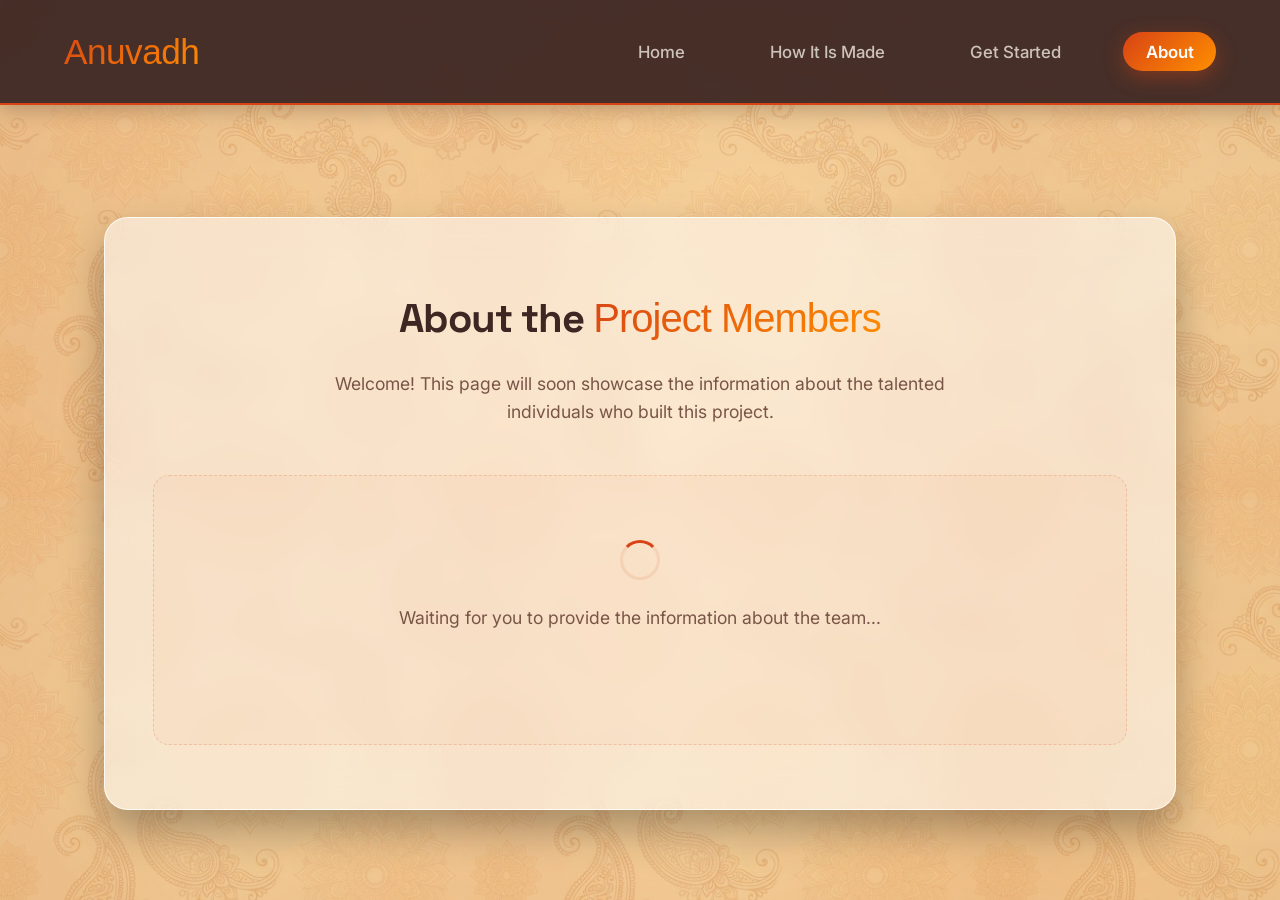
==== anuvadh/about.html @ 2e559d0c "first commit" ====
<!DOCTYPE html>
<html lang="en">
<head>
    <meta charset="UTF-8">
    <meta name="viewport" content="width=device-width, initial-scale=1.0">
    <meta name="description" content="About Project Members - Anuvadh">
    <title>About - Anuvadh</title>
    <!-- Google Fonts -->
    <link rel="preconnect" href="https://fonts.googleapis.com">
    <link rel="preconnect" href="https://fonts.gstatic.com" crossorigin>
    <link href="https://fonts.googleapis.com/css2?family=Space+Grotesk:wght@400;600;700&family=Inter:wght@300;400;500;600&display=swap" rel="stylesheet">
    <link rel="stylesheet" href="css/style.css">
</head>
<body>
    <!-- Ambient Background Blobs -->
    <div class="blob blob-1"></div>
    <div class="blob blob-2"></div>

    <!-- Navigation -->
    <nav class="navbar glass">
        <div class="logo">
            <span class="gradient-text">Anuvadh</span>
        </div>
        <ul class="nav-links">
            <li><a href="index.html">Home</a></li>
            <li><a href="how-it-is-made.html">How It Is Made</a></li>
            <li><a href="get-started.html">Get Started</a></li>
            <li><a href="about.html" class="active">About</a></li>
        </ul>
    </nav>

    <!-- Page Content -->
    <main class="container page-content">
        <div class="glass card content-card fade-in" style="margin-top: 3rem;">
            <h2>About the <span class="gradient-text">Project Members</span></h2>
            <p>Welcome! This page will soon showcase the information about the talented individuals who built this project.</p>
            <div class="placeholder-box">
                <div class="loader"></div>
                <p>Waiting for you to provide the information about the team...</p>
            </div>
        </div>
    </main>

    <script src="js/main.js"></script>
</body>
</html>
---- anuvadh/css/style.css ----
@import url('https://fonts.cdnfonts.com/css/samarkan');

/* Core Design Variables */
:root {
    --bg-color: #FAF4EB; /* Sandalwood Beige */
    --text-primary: #3E2723; /* Earthy Dark Brown (Kohl) */
    --text-secondary: #795548; /* Warm Brown */
    --primary: #D84315; /* Terracotta / Rust */
    --primary-hover: #BF360C;
    --secondary: #FF8F00; /* Saffron / Marigold */
    --glass-bg: rgba(255, 255, 255, 0.55);
    --glass-border: rgba(255, 255, 255, 0.8);
    --font-heading: 'Space Grotesk', sans-serif;
    --font-body: 'Inter', sans-serif;
}

* {
    margin: 0;
    padding: 0;
    box-sizing: border-box;
}

body {
    background-color: var(--bg-color);
    /* AI Generated beautiful traditional saffron seamless background */
    background-image: url('../assets/bg.png');
    background-size: 500px auto;
    background-repeat: repeat;
    background-attachment: fixed;
    color: var(--text-primary);
    font-family: var(--font-body);
    min-height: 100vh;
    overflow-x: hidden;
    position: relative;
    line-height: 1.6;
}

body::before {
    content: '';
    position: fixed;
    top: 0; left: 0; right: 0; bottom: 0;
    background: radial-gradient(circle at center, transparent 0%, rgba(139, 69, 19, 0.1) 100%);
    pointer-events: none;
    z-index: -1;
}

/* Background Blobs for Visual Aesthetics */
.blob {
    position: fixed;
    border-radius: 50%;
    filter: blur(90px);
    z-index: -2;
    opacity: 0.5;
    animation: float 15s ease-in-out infinite alternate;
    pointer-events: none;
}

.blob-1 {
    top: -10%;
    left: -10%;
    width: 600px;
    height: 600px;
    background: radial-gradient(circle, rgba(216,67,21,0.12) 0%, transparent 70%);
}

.blob-2 {
    bottom: -20%;
    right: -10%;
    width: 700px;
    height: 700px;
    background: radial-gradient(circle, rgba(255,143,0,0.15) 0%, transparent 70%);
    animation-delay: -5s;
    animation-direction: alternate-reverse;
}

.blob-3 {
    top: 30%;
    left: 40%;
    width: 400px;
    height: 400px;
    background: radial-gradient(circle, rgba(139,69,19,0.08) 0%, transparent 70%);
    animation-duration: 20s;
}

@keyframes float {
    0% { transform: translate(0, 0) scale(1); }
    33% { transform: translate(50px, -30px) scale(1.05); }
    66% { transform: translate(-30px, 50px) scale(0.95); }
    100% { transform: translate(20px, 30px) scale(1.1); }
}

/* Glassmorphism Utilities */
.glass {
    background: var(--glass-bg);
    backdrop-filter: blur(16px);
    -webkit-backdrop-filter: blur(16px);
    border: 1px solid var(--glass-border);
    box-shadow: 0 8px 32px 0 rgba(139, 69, 19, 0.08); /* warm earthy shadow */
}

/* Navbar */
.navbar {
    display: flex;
    justify-content: space-between;
    align-items: center;
    padding: 1.25rem 5%;
    position: sticky;
    top: 0;
    z-index: 100;
}

.navbar.glass {
    background: rgba(62, 39, 35, 0.95); /* Deep Earthy Brown */
    backdrop-filter: blur(12px);
    border: none;
    border-bottom: 2px solid var(--primary);
    box-shadow: 0 4px 20px rgba(62, 39, 35, 0.3);
}

.logo {
    font-family: var(--font-heading);
    font-size: 2.2rem;
    font-weight: 700;
    letter-spacing: -0.5px;
}

.gradient-text {
    background: linear-gradient(135deg, var(--primary), var(--secondary));
    -webkit-background-clip: text;
    background-clip: text;
    color: transparent;
    display: inline-block;
    font-family: 'Samarkan', sans-serif;
    font-weight: normal;
    padding-top: 0.1em;
    padding-bottom: 0.1em;
}

.nav-links {
    list-style: none;
    display: flex;
    gap: 2.5rem;
}

.nav-links a {
    color: rgba(250, 244, 235, 0.75);
    text-decoration: none;
    font-weight: 500;
    transition: all 0.3s cubic-bezier(0.4, 0, 0.2, 1);
    font-size: 1.05rem;
    padding: 0.6rem 1.4rem;
    border-radius: 30px;
    position: relative;
    z-index: 1;
}

.nav-links a::before {
    content: '';
    position: absolute;
    top: 0; left: 0; right: 0; bottom: 0;
    border-radius: 30px;
    background: linear-gradient(135deg, var(--primary), var(--secondary));
    z-index: -1;
    opacity: 0;
    transform: scale(0.85);
    transition: all 0.3s cubic-bezier(0.4, 0, 0.2, 1);
}

.nav-links a:hover {
    color: #ffffff;
}

.nav-links a:hover::before, .nav-links a.active::before {
    opacity: 1;
    transform: scale(1);
    box-shadow: 0 6px 20px rgba(216, 67, 21, 0.4);
}

.nav-links a.active {
    color: #ffffff;
    font-weight: 600;
}

/* Typography Base */
h1, h2, h3 {
    font-family: var(--font-heading);
}

/* Hero Section */
.hero-section {
    min-height: calc(100vh - 80px);
    display: flex;
    align-items: center;
    justify-content: center;
    padding: 2rem 5%;
    text-align: center;
}

.hero-content {
    max-width: 900px;
    display: flex;
    flex-direction: column;
    align-items: center;
    gap: 1.5rem;
}

.badge {
    padding: 0.6rem 1.2rem;
    border-radius: 30px;
    font-size: 0.85rem;
    font-weight: 600;
    letter-spacing: 0.5px;
    color: var(--primary);
    margin-bottom: 1rem;
    box-shadow: 0 4px 15px rgba(139,69,19,0.05);
}

.hero-section h1 {
    font-size: clamp(3.5rem, 8vw, 6rem);
    line-height: 1.1;
    font-weight: 700;
    letter-spacing: -2px;
}

.hero-section p {
    font-size: 1.25rem;
    color: var(--text-secondary);
    max-width: 650px;
    margin-top: 0.5rem;
    font-weight: 300;
}

/* Button Styles */
.btn {
    display: inline-flex;
    align-items: center;
    gap: 0.75rem;
    padding: 0.85rem 2rem;
    border-radius: 40px;
    font-weight: 600;
    font-size: 1.05rem;
    text-decoration: none;
    transition: all 0.3s cubic-bezier(0.4, 0, 0.2, 1);
    font-family: var(--font-heading);
    cursor: pointer;
    overflow: hidden;
    position: relative;
    z-index: 1;
}

.btn-primary {
    background: linear-gradient(135deg, var(--primary), var(--secondary));
    color: white;
    border: none;
    box-shadow: 0 10px 25px -5px rgba(255, 153, 51, 0.4);
}

.btn-primary::before {
    content: '';
    position: absolute;
    top: 0; left: 0; right: 0; bottom: 0;
    background: linear-gradient(135deg, var(--secondary), var(--primary));
    z-index: -1;
    transition: opacity 0.4s ease;
    opacity: 0;
}

.btn-primary:hover {
    transform: translateY(-3px) scale(1.02);
    box-shadow: 0 15px 30px -5px rgba(255, 153, 51, 0.5);
}

.btn-primary:hover::before {
    opacity: 1;
}

.arrow {
    transition: transform 0.3s ease;
}

.btn:hover .arrow {
    transform: translateX(6px);
}

/* Page Containers */
.container {
    max-width: 1200px;
    margin: 0 auto;
    padding: 4rem 5%;
}

.content-card {
    border-radius: 24px;
    padding: 4rem 3rem;
    text-align: center;
    box-shadow: 0 20px 40px rgba(0,0,0,0.3);
}

.content-card h2 {
    font-size: 2.5rem;
    margin-bottom: 1rem;
    letter-spacing: -1px;
}

.content-card p {
    color: var(--text-secondary);
    margin-bottom: 3rem;
    font-size: 1.1rem;
    max-width: 700px;
    margin-left: auto;
    margin-right: auto;
}

/* Skeleton Placeholder UI */
.placeholder-box {
    background: rgba(216,67,21,0.03);
    border: 1px dashed rgba(216,67,21,0.2);
    border-radius: 16px;
    padding: 4rem 2rem;
    display: flex;
    flex-direction: column;
    align-items: center;
    gap: 1.5rem;
    transition: background 0.3s ease;
}

.placeholder-box:hover {
    background: rgba(216,67,21,0.06);
}

.loader {
    width: 40px;
    height: 40px;
    border: 3px solid rgba(216,67,21,0.1);
    border-top-color: var(--primary);
    border-radius: 50%;
    animation: spin 1s cubic-bezier(0.5, 0, 0.5, 1) infinite;
}

@keyframes spin {
    to { transform: rotate(360deg); }
}

/* Smooth Entrance Animations */
.fade-in {
    opacity: 0;
    transform: translateY(20px);
    transition: opacity 1s cubic-bezier(0.16, 1, 0.3, 1), transform 1s cubic-bezier(0.16, 1, 0.3, 1);
}

.fade-in.visible {
    opacity: 1;
    transform: translateY(0);
}

.delay-1 { transition-delay: 0.15s; }
.delay-2 { transition-delay: 0.3s; }

/* Article Layout */
.article-card {
    border-radius: 24px;
    padding: 3rem 4rem;
    text-align: left;
    box-shadow: 0 8px 32px 0 rgba(139, 69, 19, 0.08);
    margin-bottom: 2rem;
    transition: all 0.4s cubic-bezier(0.165, 0.84, 0.44, 1);
    position: relative;
    z-index: 1;
    overflow: hidden;
}

.article-card::before {
    content: '';
    position: absolute;
    top: 0; left: 0; width: 6px; height: 100%;
    background: linear-gradient(to bottom, var(--primary), var(--secondary));
    transform: scaleY(0);
    transform-origin: center;
    transition: transform 0.4s cubic-bezier(0.165, 0.84, 0.44, 1);
}

.article-card:hover {
    transform: translateY(-8px);
    box-shadow: 0 20px 45px rgba(139, 69, 19, 0.15);
    background: rgba(255, 255, 255, 0.7);
}

.article-card:hover::before {
    transform: scaleY(1);
}

.article-card h2 {
    font-size: 2.2rem;
    margin-bottom: 1.5rem;
    padding-bottom: 0.8rem;
    border-bottom: 2px solid rgba(216, 67, 21, 0.1);
    color: var(--primary);
    font-family: var(--font-heading);
    font-weight: 700;
    letter-spacing: -0.5px;
}

.article-card h3 {
    font-size: 1.25rem;
    margin-top: 2.5rem;
    margin-bottom: 1rem;
    color: var(--secondary);
    text-transform: uppercase;
    letter-spacing: 1.5px;
    font-weight: 600;
}

.article-card p {
    color: var(--text-primary);
    margin-bottom: 1.2rem;
    font-size: 1.1rem;
    line-height: 1.8;
}

.article-card ul {
    margin-left: 2rem;
    margin-bottom: 1.5rem;
    color: var(--text-primary);
}

.article-card li {
    margin-bottom: 0.5rem;
    line-height: 1.6;
}

.article-card li strong {
    color: var(--primary);
    font-weight: 600;
}

/* Responsive adjustments */
@media (max-width: 768px) {
    .navbar {
        flex-direction: column;
        gap: 1rem;
        padding-bottom: 1rem;
    }
    
    .nav-links {
        width: 100%;
        justify-content: center;
        gap: 1.5rem;
    }
    
    .hero-section h1 {
        font-size: 3rem;
        letter-spacing: -1px;
    }
    
    .content-card {
        padding: 2.5rem 1.5rem;
    }

    .blob {
        display: none; /* remove blobs on mobile for performance */
    }
}
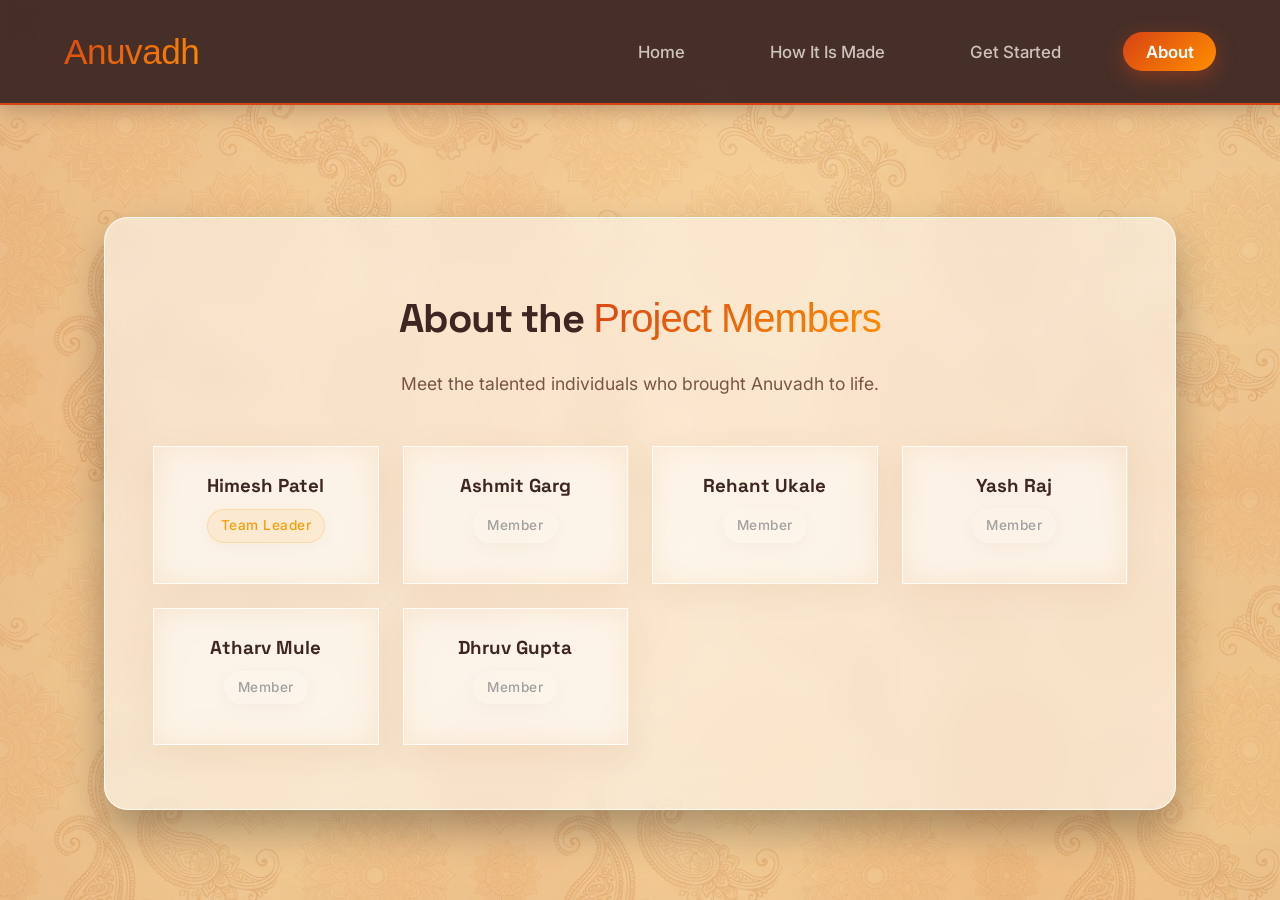
==== commit 976416f7: "Added About Info" ====
--- a/anuvadh/about.html
+++ b/anuvadh/about.html
@@ -33,10 +33,43 @@
     <main class="container page-content">
         <div class="glass card content-card fade-in" style="margin-top: 3rem;">
             <h2>About the <span class="gradient-text">Project Members</span></h2>
-            <p>Welcome! This page will soon showcase the information about the talented individuals who built this project.</p>
-            <div class="placeholder-box">
-                <div class="loader"></div>
-                <p>Waiting for you to provide the information about the team...</p>
+            <p>Meet the talented individuals who brought Anuvadh to life.</p>
+            <div class="team-grid" style="display: grid; grid-template-columns: repeat(auto-fit, minmax(200px, 1fr)); gap: 1.5rem; margin-top: 2rem;">
+                <!-- Team Member -->
+                <div class="glass card" style="text-align: center; padding: 1.5rem; background: rgba(255, 255, 255, 0.03);">
+                    <h3 style="margin-bottom: 0.5rem;">Himesh Patel</h3>
+                    <span class="badge" style="display: inline-block; padding: 0.3rem 0.8rem; border-radius: 20px; font-size: 0.85rem; font-weight: 500; background: rgba(245, 158, 11, 0.1); color: #f59e0b; border: 1px solid rgba(245, 158, 11, 0.2);">Team Leader</span>
+                </div>
+                
+                <!-- Team Member -->
+                <div class="glass card" style="text-align: center; padding: 1.5rem; background: rgba(255, 255, 255, 0.03);">
+                    <h3 style="margin-bottom: 0.5rem;">Ashmit Garg</h3>
+                    <span class="badge" style="display: inline-block; padding: 0.3rem 0.8rem; border-radius: 20px; font-size: 0.85rem; font-weight: 500; background: rgba(255, 255, 255, 0.05); color: #a0a0a0; border: 1px solid rgba(255, 255, 255, 0.1);">Member</span>
+                </div>
+                
+                <!-- Team Member -->
+                <div class="glass card" style="text-align: center; padding: 1.5rem; background: rgba(255, 255, 255, 0.03);">
+                    <h3 style="margin-bottom: 0.5rem;">Rehant Ukale</h3>
+                    <span class="badge" style="display: inline-block; padding: 0.3rem 0.8rem; border-radius: 20px; font-size: 0.85rem; font-weight: 500; background: rgba(255, 255, 255, 0.05); color: #a0a0a0; border: 1px solid rgba(255, 255, 255, 0.1);">Member</span>
+                </div>
+
+                <!-- Team Member -->
+                <div class="glass card" style="text-align: center; padding: 1.5rem; background: rgba(255, 255, 255, 0.03);">
+                    <h3 style="margin-bottom: 0.5rem;">Yash Raj</h3>
+                    <span class="badge" style="display: inline-block; padding: 0.3rem 0.8rem; border-radius: 20px; font-size: 0.85rem; font-weight: 500; background: rgba(255, 255, 255, 0.05); color: #a0a0a0; border: 1px solid rgba(255, 255, 255, 0.1);">Member</span>
+                </div>
+
+                <!-- Team Member -->
+                <div class="glass card" style="text-align: center; padding: 1.5rem; background: rgba(255, 255, 255, 0.03);">
+                    <h3 style="margin-bottom: 0.5rem;">Atharv Mule</h3>
+                    <span class="badge" style="display: inline-block; padding: 0.3rem 0.8rem; border-radius: 20px; font-size: 0.85rem; font-weight: 500; background: rgba(255, 255, 255, 0.05); color: #a0a0a0; border: 1px solid rgba(255, 255, 255, 0.1);">Member</span>
+                </div>
+
+                <!-- Team Member -->
+                <div class="glass card" style="text-align: center; padding: 1.5rem; background: rgba(255, 255, 255, 0.03);">
+                    <h3 style="margin-bottom: 0.5rem;">Dhruv Gupta</h3>
+                    <span class="badge" style="display: inline-block; padding: 0.3rem 0.8rem; border-radius: 20px; font-size: 0.85rem; font-weight: 500; background: rgba(255, 255, 255, 0.05); color: #a0a0a0; border: 1px solid rgba(255, 255, 255, 0.1);">Member</span>
+                </div>
             </div>
         </div>
     </main>
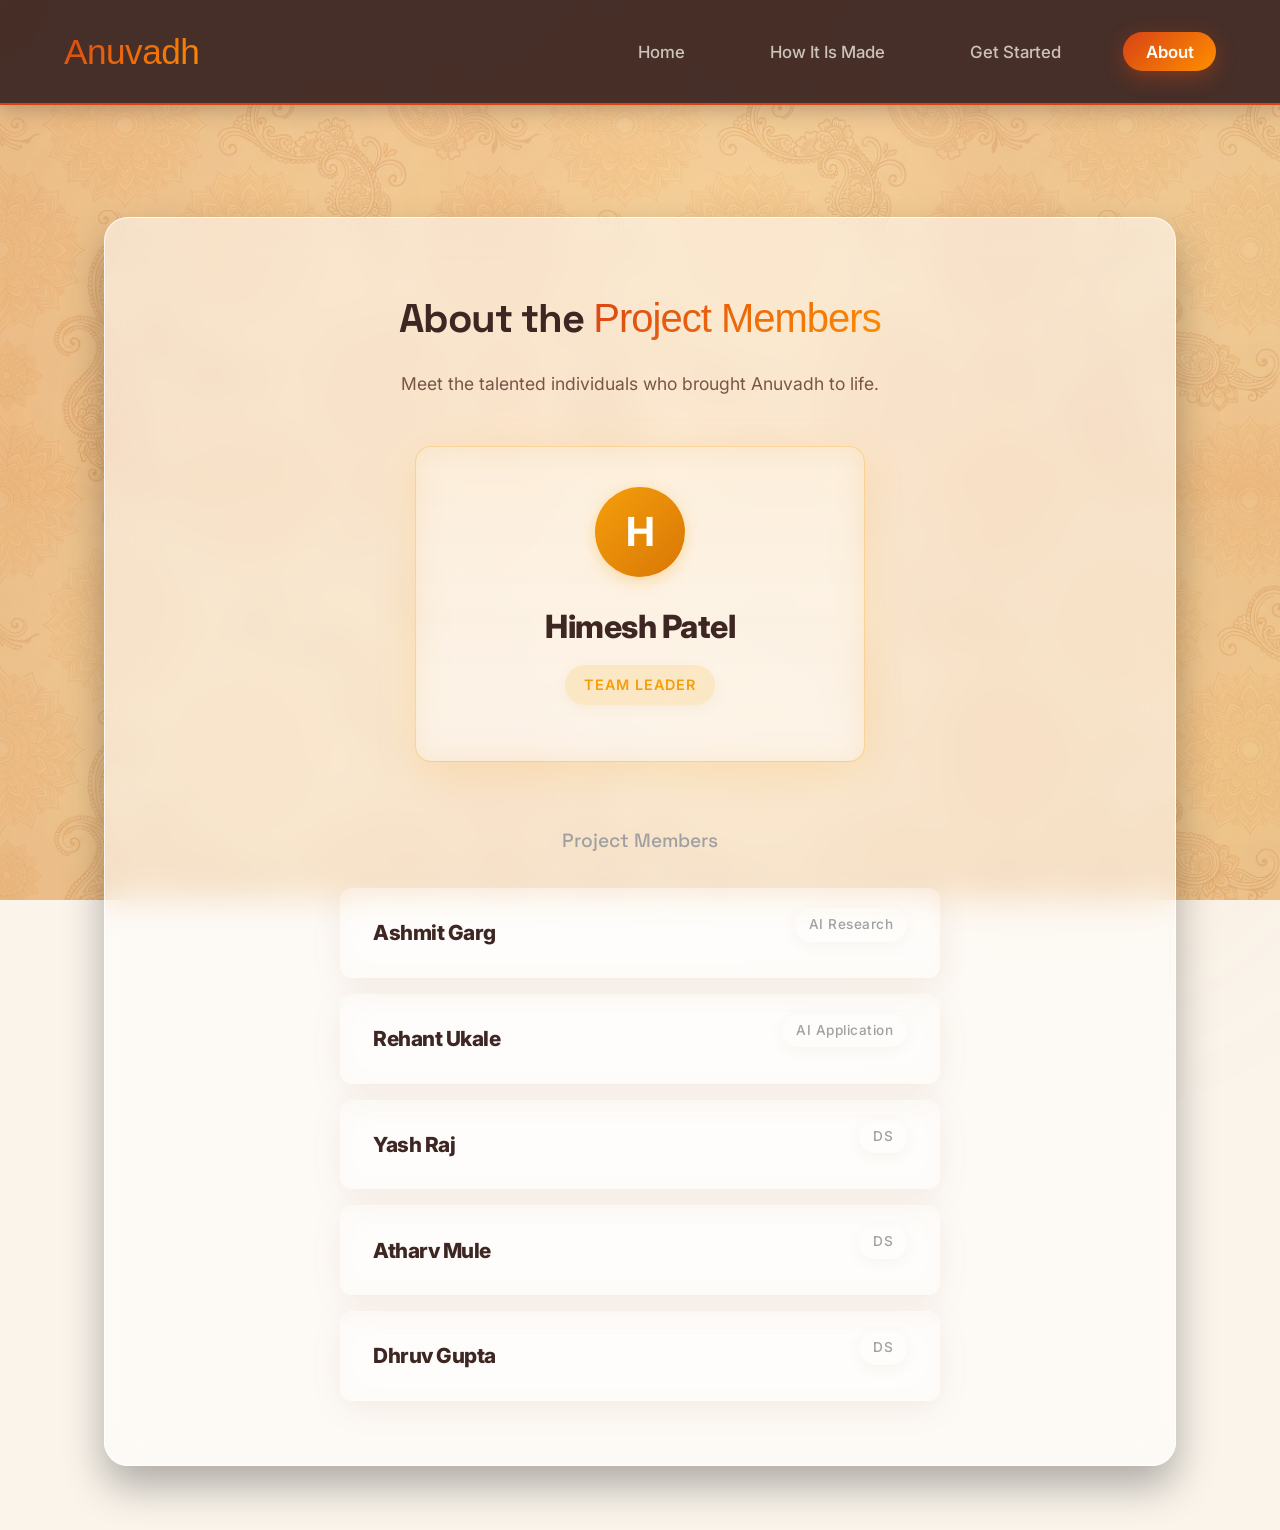
==== commit 1f113311: "Modified Name Panel With Individual Roles" ====
--- a/anuvadh/about.html
+++ b/anuvadh/about.html
@@ -10,6 +10,64 @@
     <link rel="preconnect" href="https://fonts.gstatic.com" crossorigin>
     <link href="https://fonts.googleapis.com/css2?family=Space+Grotesk:wght@400;600;700&family=Inter:wght@300;400;500;600&display=swap" rel="stylesheet">
     <link rel="stylesheet" href="css/style.css">
+    <style>
+        .modern-name {
+            font-family: 'Inter', sans-serif;
+            font-weight: 800;
+            letter-spacing: -0.5px;
+            color: var(--text-primary); /* Ensures visibility on light background */
+            transition: all 0.3s ease;
+        }
+        .hover-card {
+            transition: all 0.4s cubic-bezier(0.175, 0.885, 0.32, 1.275);
+            cursor: pointer;
+        }
+        .hover-card:hover {
+            transform: translateY(-8px) scale(1.02);
+            box-shadow: 0 15px 35px rgba(245, 158, 11, 0.2), inset 0 0 0 1px rgba(255,255,255,0.1) !important;
+            background: linear-gradient(180deg, rgba(245, 158, 11, 0.08) 0%, rgba(255,255,255,0.04) 100%) !important;
+        }
+        .hover-card:hover .modern-name {
+            background: linear-gradient(90deg, #f59e0b, #fbbf24);
+            -webkit-background-clip: text;
+            -webkit-text-fill-color: transparent;
+            background-clip: text;
+        }
+        .member-list {
+            display: flex;
+            flex-direction: column;
+            gap: 1rem;
+            max-width: 600px;
+            margin: 0 auto;
+        }
+        .member-list-item {
+            display: flex;
+            align-items: center;
+            justify-content: space-between;
+            padding: 1.2rem 2rem;
+            background: rgba(255, 255, 255, 0.02);
+            border: 1px solid rgba(255, 255, 255, 0.05);
+            border-radius: 12px;
+            transition: all 0.3s cubic-bezier(0.2, 0.8, 0.2, 1);
+            cursor: pointer;
+        }
+        .member-list-item:hover {
+            transform: translateX(10px);
+            background: rgba(255, 255, 255, 0.05);
+            border-color: rgba(255, 255, 255, 0.15);
+            box-shadow: -5px 10px 20px rgba(0,0,0,0.2);
+        }
+        .member-list-item h3 {
+            margin: 0;
+            font-size: 1.3rem;
+        }
+        .member-list-item:hover .modern-name {
+            background: linear-gradient(90deg, #f59e0b, #fbbf24);
+            -webkit-background-clip: text;
+            -webkit-text-fill-color: transparent;
+            background-clip: text;
+        }
+    </style>
 </head>
 <body>
     <!-- Ambient Background Blobs -->
@@ -33,42 +91,47 @@
     <main class="container page-content">
         <div class="glass card content-card fade-in" style="margin-top: 3rem;">
             <h2>About the <span class="gradient-text">Project Members</span></h2>
-            <p>Meet the talented individuals who brought Anuvadh to life.</p>
-            <div class="team-grid" style="display: grid; grid-template-columns: repeat(auto-fit, minmax(200px, 1fr)); gap: 1.5rem; margin-top: 2rem;">
+            <p style="text-align: center; margin-bottom: 3rem;">Meet the talented individuals who brought Anuvadh to life.</p>
+            
+            <!-- Team Leader Space -->
+            <div class="leader-section" style="display: flex; justify-content: center; margin-bottom: 4rem;">
+                <div class="glass card hover-card" style="text-align: center; padding: 2.5rem 3rem; background: linear-gradient(180deg, rgba(245, 158, 11, 0.05) 0%, rgba(255,255,255,0.02) 100%); border: 1px solid rgba(245, 158, 11, 0.3); max-width: 450px; width: 100%; box-shadow: 0 10px 40px rgba(245, 158, 11, 0.15); border-radius: 16px;">
+                    <div style="width: 90px; height: 90px; background: linear-gradient(135deg, #f59e0b, #d97706); border-radius: 50%; margin: 0 auto 1.5rem auto; display: flex; align-items: center; justify-content: center; font-size: 2.5rem; font-weight: bold; color: white; box-shadow: 0 4px 15px rgba(245,158,11,0.3);">H</div>
+                    <h3 class="modern-name" style="margin-bottom: 0.8rem; font-size: 2rem;">Himesh Patel</h3>
+                    <span class="badge" style="display: inline-block; padding: 0.5rem 1.2rem; border-radius: 20px; font-size: 0.9rem; font-weight: 600; background: rgba(245, 158, 11, 0.15); color: #f59e0b; letter-spacing: 1px; text-transform: uppercase;">Team Leader</span>
+                </div>
+            </div>
+
+            <h3 style="text-align: center; margin-bottom: 2rem; color: #a0a0a0; font-weight: 500; font-size: 1.2rem;">Project Members</h3>
+            <div class="member-list">
                 <!-- Team Member -->
-                <div class="glass card" style="text-align: center; padding: 1.5rem; background: rgba(255, 255, 255, 0.03);">
-                    <h3 style="margin-bottom: 0.5rem;">Himesh Patel</h3>
-                    <span class="badge" style="display: inline-block; padding: 0.3rem 0.8rem; border-radius: 20px; font-size: 0.85rem; font-weight: 500; background: rgba(245, 158, 11, 0.1); color: #f59e0b; border: 1px solid rgba(245, 158, 11, 0.2);">Team Leader</span>
+                <div class="member-list-item glass">
+                    <h3 class="modern-name">Ashmit Garg</h3>
+                    <span class="badge" style="padding: 0.3rem 0.8rem; border-radius: 20px; font-size: 0.85rem; font-weight: 500; background: rgba(255, 255, 255, 0.05); color: #a0a0a0; border: 1px solid rgba(255, 255, 255, 0.1);">AI Research</span>
                 </div>
                 
                 <!-- Team Member -->
-                <div class="glass card" style="text-align: center; padding: 1.5rem; background: rgba(255, 255, 255, 0.03);">
-                    <h3 style="margin-bottom: 0.5rem;">Ashmit Garg</h3>
-                    <span class="badge" style="display: inline-block; padding: 0.3rem 0.8rem; border-radius: 20px; font-size: 0.85rem; font-weight: 500; background: rgba(255, 255, 255, 0.05); color: #a0a0a0; border: 1px solid rgba(255, 255, 255, 0.1);">Member</span>
-                </div>
-                
-                <!-- Team Member -->
-                <div class="glass card" style="text-align: center; padding: 1.5rem; background: rgba(255, 255, 255, 0.03);">
-                    <h3 style="margin-bottom: 0.5rem;">Rehant Ukale</h3>
-                    <span class="badge" style="display: inline-block; padding: 0.3rem 0.8rem; border-radius: 20px; font-size: 0.85rem; font-weight: 500; background: rgba(255, 255, 255, 0.05); color: #a0a0a0; border: 1px solid rgba(255, 255, 255, 0.1);">Member</span>
+                <div class="member-list-item glass">
+                    <h3 class="modern-name">Rehant Ukale</h3>
+                    <span class="badge" style="padding: 0.3rem 0.8rem; border-radius: 20px; font-size: 0.85rem; font-weight: 500; background: rgba(255, 255, 255, 0.05); color: #a0a0a0; border: 1px solid rgba(255, 255, 255, 0.1);">AI Application</span>
                 </div>
 
                 <!-- Team Member -->
-                <div class="glass card" style="text-align: center; padding: 1.5rem; background: rgba(255, 255, 255, 0.03);">
-                    <h3 style="margin-bottom: 0.5rem;">Yash Raj</h3>
-                    <span class="badge" style="display: inline-block; padding: 0.3rem 0.8rem; border-radius: 20px; font-size: 0.85rem; font-weight: 500; background: rgba(255, 255, 255, 0.05); color: #a0a0a0; border: 1px solid rgba(255, 255, 255, 0.1);">Member</span>
+                <div class="member-list-item glass">
+                    <h3 class="modern-name">Yash Raj</h3>
+                    <span class="badge" style="padding: 0.3rem 0.8rem; border-radius: 20px; font-size: 0.85rem; font-weight: 500; background: rgba(255, 255, 255, 0.05); color: #a0a0a0; border: 1px solid rgba(255, 255, 255, 0.1);">DS</span>
                 </div>
 
                 <!-- Team Member -->
-                <div class="glass card" style="text-align: center; padding: 1.5rem; background: rgba(255, 255, 255, 0.03);">
-                    <h3 style="margin-bottom: 0.5rem;">Atharv Mule</h3>
-                    <span class="badge" style="display: inline-block; padding: 0.3rem 0.8rem; border-radius: 20px; font-size: 0.85rem; font-weight: 500; background: rgba(255, 255, 255, 0.05); color: #a0a0a0; border: 1px solid rgba(255, 255, 255, 0.1);">Member</span>
+                <div class="member-list-item glass">
+                    <h3 class="modern-name">Atharv Mule</h3>
+                    <span class="badge" style="padding: 0.3rem 0.8rem; border-radius: 20px; font-size: 0.85rem; font-weight: 500; background: rgba(255, 255, 255, 0.05); color: #a0a0a0; border: 1px solid rgba(255, 255, 255, 0.1);">DS</span>
                 </div>
 
                 <!-- Team Member -->
-                <div class="glass card" style="text-align: center; padding: 1.5rem; background: rgba(255, 255, 255, 0.03);">
-                    <h3 style="margin-bottom: 0.5rem;">Dhruv Gupta</h3>
-                    <span class="badge" style="display: inline-block; padding: 0.3rem 0.8rem; border-radius: 20px; font-size: 0.85rem; font-weight: 500; background: rgba(255, 255, 255, 0.05); color: #a0a0a0; border: 1px solid rgba(255, 255, 255, 0.1);">Member</span>
+                <div class="member-list-item glass">
+                    <h3 class="modern-name">Dhruv Gupta</h3>
+                    <span class="badge" style="padding: 0.3rem 0.8rem; border-radius: 20px; font-size: 0.85rem; font-weight: 500; background: rgba(255, 255, 255, 0.05); color: #a0a0a0; border: 1px solid rgba(255, 255, 255, 0.1);">DS</span>
                 </div>
             </div>
         </div>
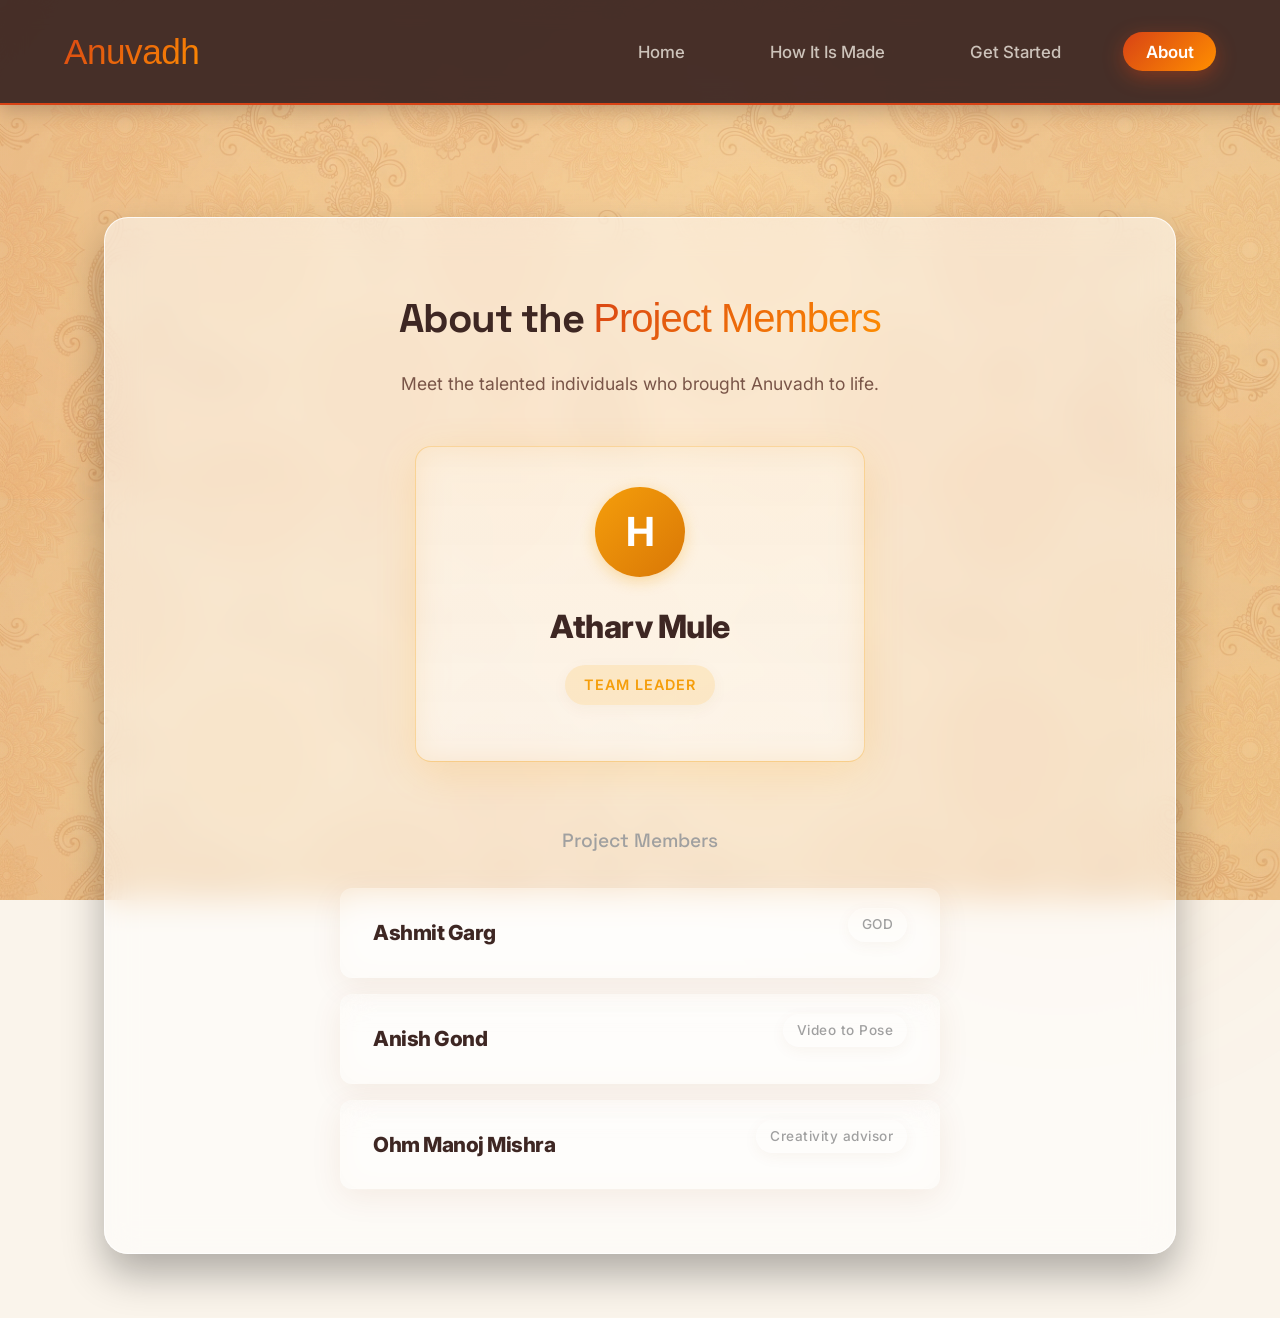
==== commit 3f05ac7d: "About modified" ====
--- a/anuvadh/about.html
+++ b/anuvadh/about.html
@@ -1,5 +1,6 @@
 <!DOCTYPE html>
 <html lang="en">
+
 <head>
     <meta charset="UTF-8">
     <meta name="viewport" content="width=device-width, initial-scale=1.0">
@@ -8,31 +9,38 @@
     <!-- Google Fonts -->
     <link rel="preconnect" href="https://fonts.googleapis.com">
     <link rel="preconnect" href="https://fonts.gstatic.com" crossorigin>
-    <link href="https://fonts.googleapis.com/css2?family=Space+Grotesk:wght@400;600;700&family=Inter:wght@300;400;500;600&display=swap" rel="stylesheet">
+    <link
+        href="https://fonts.googleapis.com/css2?family=Space+Grotesk:wght@400;600;700&family=Inter:wght@300;400;500;600&display=swap"
+        rel="stylesheet">
     <link rel="stylesheet" href="css/style.css">
     <style>
         .modern-name {
             font-family: 'Inter', sans-serif;
             font-weight: 800;
             letter-spacing: -0.5px;
-            color: var(--text-primary); /* Ensures visibility on light background */
+            color: var(--text-primary);
+            /* Ensures visibility on light background */
             transition: all 0.3s ease;
         }
+
         .hover-card {
             transition: all 0.4s cubic-bezier(0.175, 0.885, 0.32, 1.275);
             cursor: pointer;
         }
+
         .hover-card:hover {
             transform: translateY(-8px) scale(1.02);
-            box-shadow: 0 15px 35px rgba(245, 158, 11, 0.2), inset 0 0 0 1px rgba(255,255,255,0.1) !important;
-            background: linear-gradient(180deg, rgba(245, 158, 11, 0.08) 0%, rgba(255,255,255,0.04) 100%) !important;
+            box-shadow: 0 15px 35px rgba(245, 158, 11, 0.2), inset 0 0 0 1px rgba(255, 255, 255, 0.1) !important;
+            background: linear-gradient(180deg, rgba(245, 158, 11, 0.08) 0%, rgba(255, 255, 255, 0.04) 100%) !important;
         }
+
         .hover-card:hover .modern-name {
             background: linear-gradient(90deg, #f59e0b, #fbbf24);
             -webkit-background-clip: text;
             -webkit-text-fill-color: transparent;
             background-clip: text;
         }
+
         .member-list {
             display: flex;
             flex-direction: column;
@@ -40,6 +48,7 @@
             max-width: 600px;
             margin: 0 auto;
         }
+
         .member-list-item {
             display: flex;
             align-items: center;
@@ -51,16 +60,19 @@
             transition: all 0.3s cubic-bezier(0.2, 0.8, 0.2, 1);
             cursor: pointer;
         }
+
         .member-list-item:hover {
             transform: translateX(10px);
             background: rgba(255, 255, 255, 0.05);
             border-color: rgba(255, 255, 255, 0.15);
-            box-shadow: -5px 10px 20px rgba(0,0,0,0.2);
+            box-shadow: -5px 10px 20px rgba(0, 0, 0, 0.2);
         }
+
         .member-list-item h3 {
             margin: 0;
             font-size: 1.3rem;
         }
+
         .member-list-item:hover .modern-name {
             background: linear-gradient(90deg, #f59e0b, #fbbf24);
             -webkit-background-clip: text;
@@ -69,6 +81,7 @@
         }
     </style>
 </head>
+
 <body>
     <!-- Ambient Background Blobs -->
     <div class="blob blob-1"></div>
@@ -91,47 +104,47 @@
     <main class="container page-content">
         <div class="glass card content-card fade-in" style="margin-top: 3rem;">
             <h2>About the <span class="gradient-text">Project Members</span></h2>
-            <p style="text-align: center; margin-bottom: 3rem;">Meet the talented individuals who brought Anuvadh to life.</p>
-            
+            <p style="text-align: center; margin-bottom: 3rem;">Meet the talented individuals who brought Anuvadh to
+                life.</p>
+
             <!-- Team Leader Space -->
             <div class="leader-section" style="display: flex; justify-content: center; margin-bottom: 4rem;">
-                <div class="glass card hover-card" style="text-align: center; padding: 2.5rem 3rem; background: linear-gradient(180deg, rgba(245, 158, 11, 0.05) 0%, rgba(255,255,255,0.02) 100%); border: 1px solid rgba(245, 158, 11, 0.3); max-width: 450px; width: 100%; box-shadow: 0 10px 40px rgba(245, 158, 11, 0.15); border-radius: 16px;">
-                    <div style="width: 90px; height: 90px; background: linear-gradient(135deg, #f59e0b, #d97706); border-radius: 50%; margin: 0 auto 1.5rem auto; display: flex; align-items: center; justify-content: center; font-size: 2.5rem; font-weight: bold; color: white; box-shadow: 0 4px 15px rgba(245,158,11,0.3);">H</div>
-                    <h3 class="modern-name" style="margin-bottom: 0.8rem; font-size: 2rem;">Himesh Patel</h3>
-                    <span class="badge" style="display: inline-block; padding: 0.5rem 1.2rem; border-radius: 20px; font-size: 0.9rem; font-weight: 600; background: rgba(245, 158, 11, 0.15); color: #f59e0b; letter-spacing: 1px; text-transform: uppercase;">Team Leader</span>
+                <div class="glass card hover-card"
+                    style="text-align: center; padding: 2.5rem 3rem; background: linear-gradient(180deg, rgba(245, 158, 11, 0.05) 0%, rgba(255,255,255,0.02) 100%); border: 1px solid rgba(245, 158, 11, 0.3); max-width: 450px; width: 100%; box-shadow: 0 10px 40px rgba(245, 158, 11, 0.15); border-radius: 16px;">
+                    <div
+                        style="width: 90px; height: 90px; background: linear-gradient(135deg, #f59e0b, #d97706); border-radius: 50%; margin: 0 auto 1.5rem auto; display: flex; align-items: center; justify-content: center; font-size: 2.5rem; font-weight: bold; color: white; box-shadow: 0 4px 15px rgba(245,158,11,0.3);">
+                        H</div>
+                    <h3 class="modern-name" style="margin-bottom: 0.8rem; font-size: 2rem;">Atharv Mule</h3>
+                    <span class="badge"
+                        style="display: inline-block; padding: 0.5rem 1.2rem; border-radius: 20px; font-size: 0.9rem; font-weight: 600; background: rgba(245, 158, 11, 0.15); color: #f59e0b; letter-spacing: 1px; text-transform: uppercase;">Team
+                        Leader</span>
                 </div>
             </div>
 
-            <h3 style="text-align: center; margin-bottom: 2rem; color: #a0a0a0; font-weight: 500; font-size: 1.2rem;">Project Members</h3>
+            <h3 style="text-align: center; margin-bottom: 2rem; color: #a0a0a0; font-weight: 500; font-size: 1.2rem;">
+                Project Members</h3>
             <div class="member-list">
                 <!-- Team Member -->
                 <div class="member-list-item glass">
                     <h3 class="modern-name">Ashmit Garg</h3>
-                    <span class="badge" style="padding: 0.3rem 0.8rem; border-radius: 20px; font-size: 0.85rem; font-weight: 500; background: rgba(255, 255, 255, 0.05); color: #a0a0a0; border: 1px solid rgba(255, 255, 255, 0.1);">AI Research</span>
-                </div>
-                
-                <!-- Team Member -->
-                <div class="member-list-item glass">
-                    <h3 class="modern-name">Rehant Ukale</h3>
-                    <span class="badge" style="padding: 0.3rem 0.8rem; border-radius: 20px; font-size: 0.85rem; font-weight: 500; background: rgba(255, 255, 255, 0.05); color: #a0a0a0; border: 1px solid rgba(255, 255, 255, 0.1);">AI Application</span>
+                    <span class="badge"
+                        style="padding: 0.3rem 0.8rem; border-radius: 20px; font-size: 0.85rem; font-weight: 500; background: rgba(255, 255, 255, 0.05); color: #a0a0a0; border: 1px solid rgba(255, 255, 255, 0.1);">GOD</span>
                 </div>
 
                 <!-- Team Member -->
                 <div class="member-list-item glass">
-                    <h3 class="modern-name">Yash Raj</h3>
-                    <span class="badge" style="padding: 0.3rem 0.8rem; border-radius: 20px; font-size: 0.85rem; font-weight: 500; background: rgba(255, 255, 255, 0.05); color: #a0a0a0; border: 1px solid rgba(255, 255, 255, 0.1);">DS</span>
+                    <h3 class="modern-name">Anish Gond</h3>
+                    <span class="badge"
+                        style="padding: 0.3rem 0.8rem; border-radius: 20px; font-size: 0.85rem; font-weight: 500; background: rgba(255, 255, 255, 0.05); color: #a0a0a0; border: 1px solid rgba(255, 255, 255, 0.1);">Video
+                        to Pose</span>
                 </div>
 
                 <!-- Team Member -->
                 <div class="member-list-item glass">
-                    <h3 class="modern-name">Atharv Mule</h3>
-                    <span class="badge" style="padding: 0.3rem 0.8rem; border-radius: 20px; font-size: 0.85rem; font-weight: 500; background: rgba(255, 255, 255, 0.05); color: #a0a0a0; border: 1px solid rgba(255, 255, 255, 0.1);">DS</span>
-                </div>
-
-                <!-- Team Member -->
-                <div class="member-list-item glass">
-                    <h3 class="modern-name">Dhruv Gupta</h3>
-                    <span class="badge" style="padding: 0.3rem 0.8rem; border-radius: 20px; font-size: 0.85rem; font-weight: 500; background: rgba(255, 255, 255, 0.05); color: #a0a0a0; border: 1px solid rgba(255, 255, 255, 0.1);">DS</span>
+                    <h3 class="modern-name">Ohm Manoj Mishra</h3>
+                    <span class="badge"
+                        style="padding: 0.3rem 0.8rem; border-radius: 20px; font-size: 0.85rem; font-weight: 500; background: rgba(255, 255, 255, 0.05); color: #a0a0a0; border: 1px solid rgba(255, 255, 255, 0.1);">Creativity
+                        advisor</span>
                 </div>
             </div>
         </div>
@@ -139,4 +152,5 @@
 
     <script src="js/main.js"></script>
 </body>
-</html>
+
+</html>
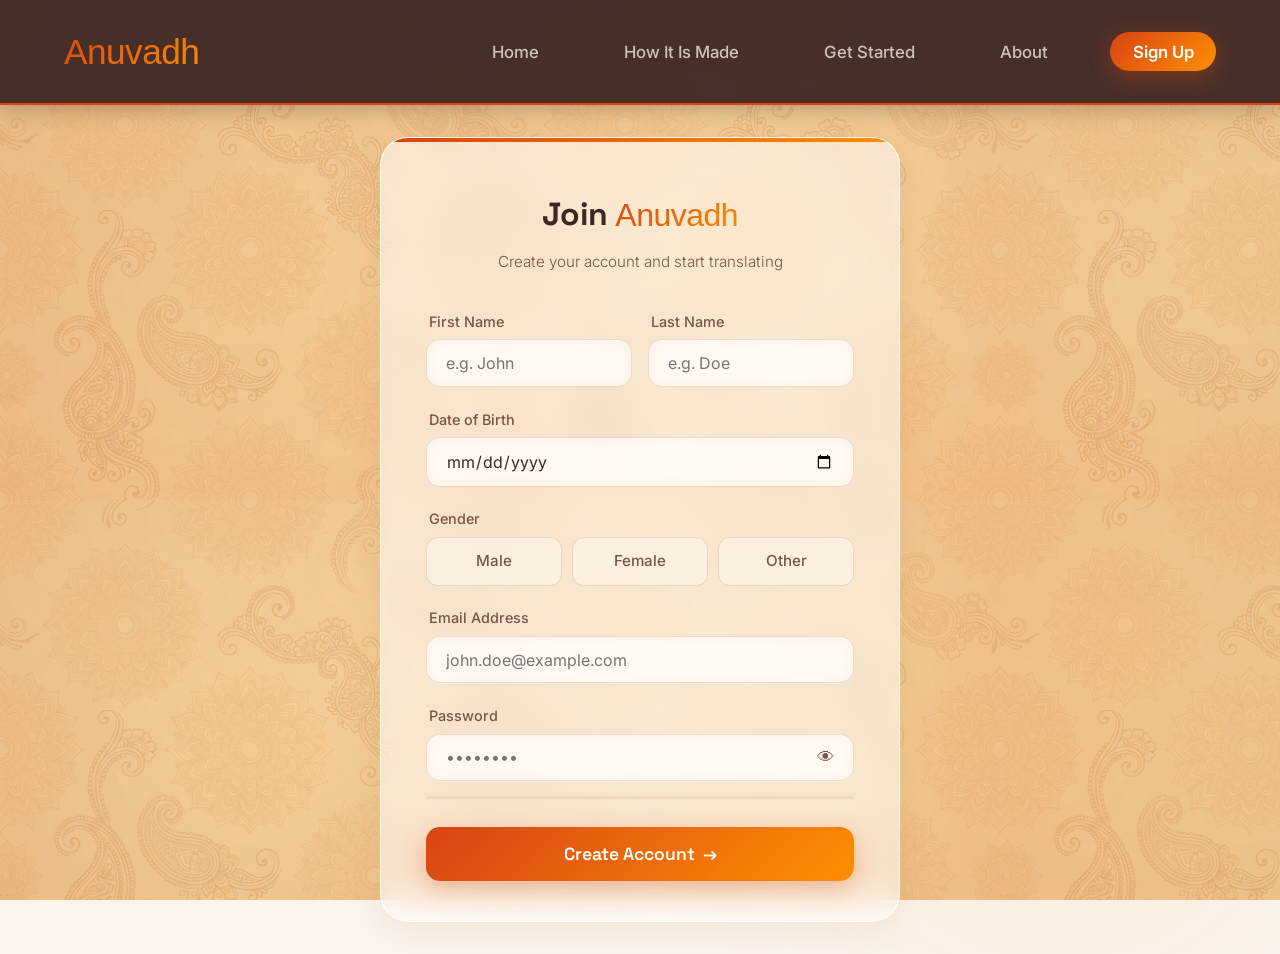
==== commit 489d4069: "Addded Signup page" ====
--- a/anuvadh/about.html
+++ b/anuvadh/about.html
@@ -97,6 +97,7 @@
             <li><a href="how-it-is-made.html">How It Is Made</a></li>
             <li><a href="get-started.html">Get Started</a></li>
             <li><a href="about.html" class="active">About</a></li>
+            <li><a href="signup.html">Sign Up</a></li>
         </ul>
     </nav>
 
